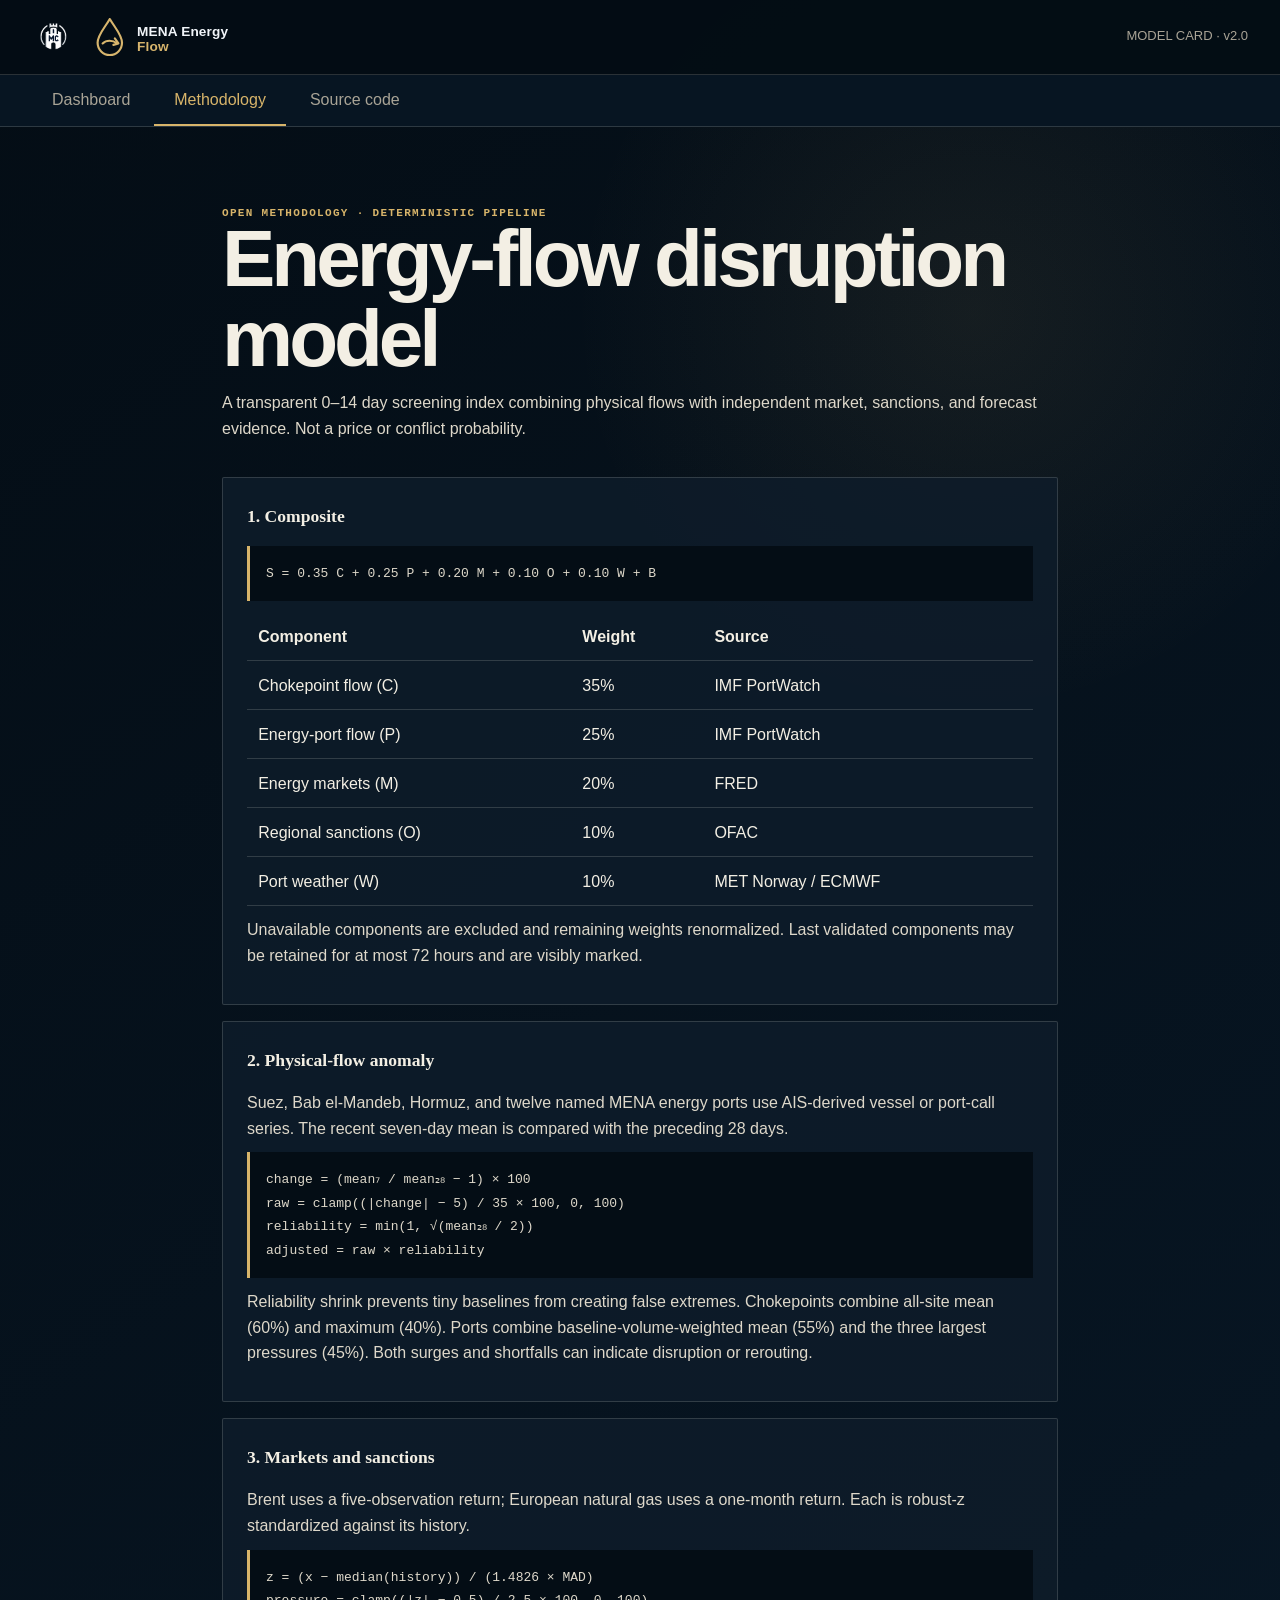
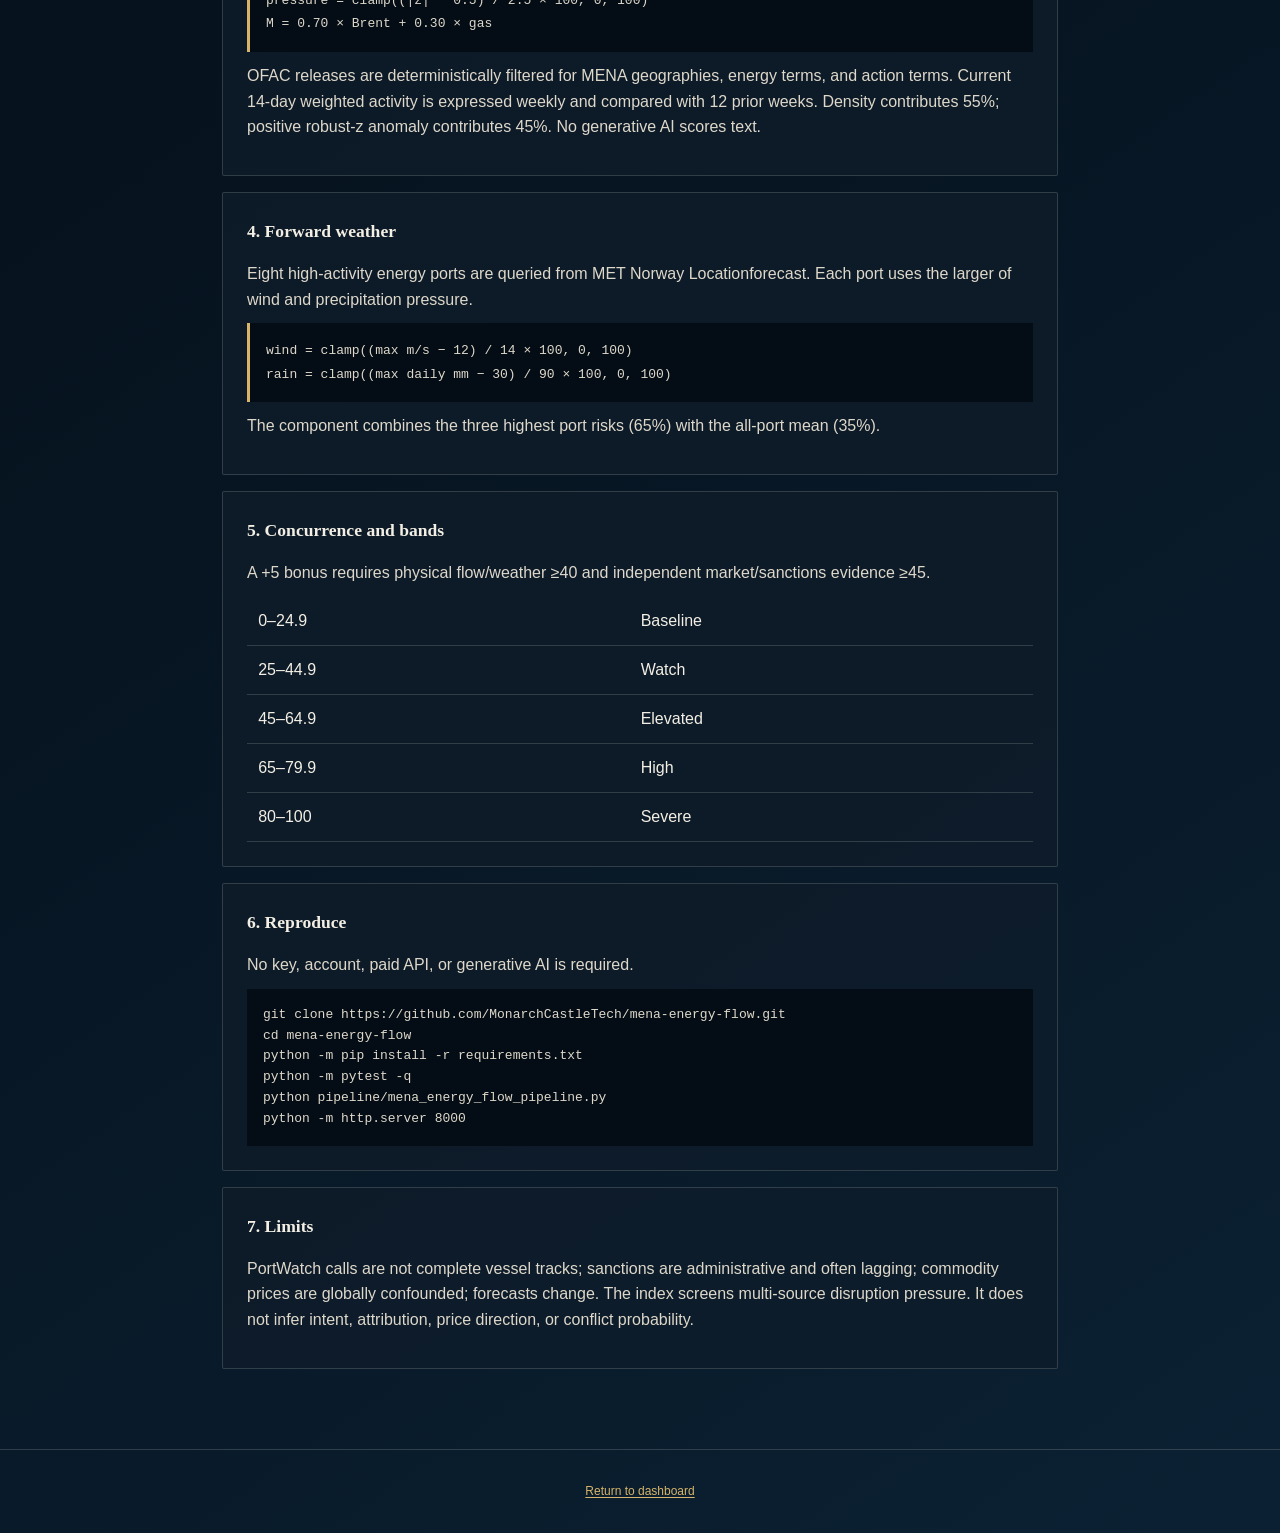
==== methodology/index.html @ cecfe48c "feat: add autonomous MENA energy disruption warning" ====
<!doctype html><html lang="en"><head><meta charset="utf-8"><meta name="viewport" content="width=device-width,initial-scale=1"><title>Methodology — MENA Energy Flow</title><meta name="description" content="Reproducible methodology for MENA energy-flow disruption early warning."><link rel="icon" href="../assets/product-logo.svg" type="image/svg+xml"><link rel="stylesheet" href="../assets/style.css"><style>.method{max-width:900px}.hero{padding:3rem 0 1.5rem}.hero h1{font-size:clamp(2.5rem,7vw,5rem);line-height:1;letter-spacing:-.05em}.hero p:last-child,.method section p{color:var(--text-secondary);margin:.7rem 0}.method section{margin-bottom:1rem}.method h2{font-family:var(--font-serif);margin-bottom:1rem}.formula{background:var(--bg-primary);border-left:3px solid var(--accent);padding:1rem;font:13px/1.8 var(--font-mono);overflow:auto}.method table{width:100%;border-collapse:collapse;min-width:600px}.method td,.method th{padding:.7rem;border-bottom:1px solid var(--border);text-align:left}.method pre{background:var(--bg-primary);padding:1rem;overflow:auto;color:var(--text-secondary)}</style></head><body><header class="header"><a class="header-brand" href="../"><img class="brand-mark" src="../assets/mct-mark.png" alt="Monarch Castle Technologies"><img class="product-logo" src="../assets/product-logo.svg" alt="MENA Energy Flow"></a><div class="header-meta">MODEL CARD · v2.0</div></header><nav class="nav-tabs"><a class="nav-tab" href="../">Dashboard</a><a class="nav-tab active" href="./">Methodology</a><a class="nav-tab" href="https://github.com/MonarchCastleTech/mena-energy-flow">Source code</a></nav><main class="main method"><header class="hero"><p class="kicker">Open methodology · deterministic pipeline</p><h1>Energy-flow disruption model</h1><p>A transparent 0–14 day screening index combining physical flows with independent market, sanctions, and forecast evidence. Not a price or conflict probability.</p></header>
<section class="card"><h2>1. Composite</h2><p class="formula">S = 0.35 C + 0.25 P + 0.20 M + 0.10 O + 0.10 W + B</p><div style="overflow:auto"><table><thead><tr><th>Component</th><th>Weight</th><th>Source</th></tr></thead><tbody><tr><td>Chokepoint flow (C)</td><td>35%</td><td>IMF PortWatch</td></tr><tr><td>Energy-port flow (P)</td><td>25%</td><td>IMF PortWatch</td></tr><tr><td>Energy markets (M)</td><td>20%</td><td>FRED</td></tr><tr><td>Regional sanctions (O)</td><td>10%</td><td>OFAC</td></tr><tr><td>Port weather (W)</td><td>10%</td><td>MET Norway / ECMWF</td></tr></tbody></table></div><p>Unavailable components are excluded and remaining weights renormalized. Last validated components may be retained for at most 72 hours and are visibly marked.</p></section>
<section class="card"><h2>2. Physical-flow anomaly</h2><p>Suez, Bab el-Mandeb, Hormuz, and twelve named MENA energy ports use AIS-derived vessel or port-call series. The recent seven-day mean is compared with the preceding 28 days.</p><p class="formula">change = (mean₇ / mean₂₈ − 1) × 100<br>raw = clamp((|change| − 5) / 35 × 100, 0, 100)<br>reliability = min(1, √(mean₂₈ / 2))<br>adjusted = raw × reliability</p><p>Reliability shrink prevents tiny baselines from creating false extremes. Chokepoints combine all-site mean (60%) and maximum (40%). Ports combine baseline-volume-weighted mean (55%) and the three largest pressures (45%). Both surges and shortfalls can indicate disruption or rerouting.</p></section>
<section class="card"><h2>3. Markets and sanctions</h2><p>Brent uses a five-observation return; European natural gas uses a one-month return. Each is robust-z standardized against its history.</p><p class="formula">z = (x − median(history)) / (1.4826 × MAD)<br>pressure = clamp((|z| − 0.5) / 2.5 × 100, 0, 100)<br>M = 0.70 × Brent + 0.30 × gas</p><p>OFAC releases are deterministically filtered for MENA geographies, energy terms, and action terms. Current 14-day weighted activity is expressed weekly and compared with 12 prior weeks. Density contributes 55%; positive robust-z anomaly contributes 45%. No generative AI scores text.</p></section>
<section class="card"><h2>4. Forward weather</h2><p>Eight high-activity energy ports are queried from MET Norway Locationforecast. Each port uses the larger of wind and precipitation pressure.</p><p class="formula">wind = clamp((max m/s − 12) / 14 × 100, 0, 100)<br>rain = clamp((max daily mm − 30) / 90 × 100, 0, 100)</p><p>The component combines the three highest port risks (65%) with the all-port mean (35%).</p></section>
<section class="card"><h2>5. Concurrence and bands</h2><p>A +5 bonus requires physical flow/weather ≥40 and independent market/sanctions evidence ≥45.</p><div style="overflow:auto"><table><tbody><tr><td>0–24.9</td><td>Baseline</td></tr><tr><td>25–44.9</td><td>Watch</td></tr><tr><td>45–64.9</td><td>Elevated</td></tr><tr><td>65–79.9</td><td>High</td></tr><tr><td>80–100</td><td>Severe</td></tr></tbody></table></div></section>
<section class="card"><h2>6. Reproduce</h2><p>No key, account, paid API, or generative AI is required.</p><pre>git clone https://github.com/MonarchCastleTech/mena-energy-flow.git
cd mena-energy-flow
python -m pip install -r requirements.txt
python -m pytest -q
python pipeline/mena_energy_flow_pipeline.py
python -m http.server 8000</pre></section>
<section class="card"><h2>7. Limits</h2><p>PortWatch calls are not complete vessel tracks; sanctions are administrative and often lagging; commodity prices are globally confounded; forecasts change. The index screens multi-source disruption pressure. It does not infer intent, attribution, price direction, or conflict probability.</p></section></main><footer class="footer"><a href="../">Return to dashboard</a></footer></body></html>
---- assets/style.css ----
:root {
  --bg-primary: #040d15;
  --bg-secondary: #071522;
  --bg-card: #0f1c2a;
  --bg-hover: #15283a;
  --border: rgba(243, 239, 228, 0.16);
  --text-primary: #f3efe4;
  --text-secondary: #ded8ca;
  --text-muted: #a9a496;
  --accent: #d7b46a;
  --accent-hover: #e7c882;
  --danger: #ef4444;
  --warning: #f59e0b;
  --success: #10b981;
  --info: #77b8cf;
  --font-mono: 'JetBrains Mono', 'Fira Code', monospace;
  --font-sans: Inter, 'Helvetica Neue', Arial, ui-sans-serif, system-ui, sans-serif;
  --font-serif: 'Iowan Old Style', 'Palatino Linotype', 'Book Antiqua', Palatino, Georgia, serif;
  --radius: 2px;
  --shadow: 0 2rem 5rem rgba(0, 0, 0, 0.3);
}

*, *::before, *::after { box-sizing: border-box; margin: 0; padding: 0; }

body {
  font-family: var(--font-sans);
  background:
    radial-gradient(circle at 76% 10%, rgba(215, 180, 106, 0.08), transparent 25rem),
    linear-gradient(145deg, var(--bg-primary), #071522 58%, #0b2133);
  color: var(--text-primary);
  line-height: 1.6;
  min-height: 100vh;
}

a { color: var(--accent); text-decoration: none; }
a:hover { color: var(--accent-hover); }
a:focus-visible, button:focus-visible { outline: 3px solid var(--accent-hover); outline-offset: 3px; }

.header {
  background: rgba(4, 13, 21, 0.94);
  border-bottom: 1px solid var(--border);
  padding: 0.8rem 2rem;
  display: flex;
  align-items: center;
  justify-content: space-between;
  position: sticky;
  top: 0;
  z-index: 100;
}

.header-brand {
  display: flex;
  align-items: center;
  gap: 0.75rem;
}

.header-brand h1 {
  font-family: var(--font-serif);
  font-size: 1.35rem;
  font-weight: 600;
  color: var(--text-primary);
}

.brand-mark {
  width: 42px;
  height: 42px;
  object-fit: contain;
  flex: 0 0 auto;
}

.product-logo { width: clamp(180px, 23vw, 260px); height: 48px; object-fit: contain; object-position: left center; }
.visually-hidden { position: absolute; width: 1px; height: 1px; padding: 0; margin: -1px; overflow: hidden; clip: rect(0 0 0 0); white-space: nowrap; border: 0; }

.header-meta {
  display: flex;
  align-items: center;
  gap: 1.5rem;
  font-size: 0.8125rem;
  color: var(--text-muted);
}

.header-meta .live-dot {
  width: 8px;
  height: 8px;
  background: var(--success);
  border-radius: 50%;
  animation: pulse 2s infinite;
}

@keyframes pulse {
  0%, 100% { opacity: 1; }
  50% { opacity: 0.4; }
}

.nav-tabs {
  display: flex;
  gap: 0.25rem;
  background: var(--bg-secondary);
  border-bottom: 1px solid var(--border);
  padding: 0 2rem;
}

.nav-tab {
  padding: 0.75rem 1.25rem;
  font-size: 0.875rem;
  color: var(--text-muted);
  border-bottom: 2px solid transparent;
  cursor: pointer;
  border-top: 0;
  border-left: 0;
  border-right: 0;
  background: transparent;
  font: inherit;
  transition: all 0.2s;
}

.nav-tab:hover { color: var(--text-primary); }
.nav-tab.active { color: var(--accent); border-bottom-color: var(--accent); }

.main { padding: 2rem; max-width: 1600px; margin: 0 auto; overflow-x: hidden; }

.grid { display: grid; gap: 1.5rem; }
.grid-2 { grid-template-columns: repeat(2, 1fr); }
.grid-3 { grid-template-columns: repeat(3, 1fr); }
.grid-4 { grid-template-columns: repeat(4, 1fr); }
.grid-map { grid-template-columns: 1fr 380px; align-items: start; min-width: 0; }
.grid-map > div:first-child { min-width: 0; overflow: hidden; }

@media (max-width: 1024px) {
  .grid-2, .grid-3, .grid-4 { grid-template-columns: 1fr; }
  .grid-map { grid-template-columns: 1fr; }
}

.card {
  background: rgba(15, 28, 42, 0.86);
  border: 1px solid var(--border);
  border-radius: var(--radius);
  padding: 1.5rem;
  overflow-x: auto;
}

.card-header {
  display: flex;
  align-items: center;
  justify-content: space-between;
  margin-bottom: 1rem;
}

.card-title {
  font-family: var(--font-serif);
  font-size: 0.9375rem;
  font-weight: 600;
  color: var(--text-primary);
}

.card-subtitle {
  font-size: 0.75rem;
  color: var(--text-muted);
  margin-top: 0.25rem;
}

.stat-grid {
  display: grid;
  grid-template-columns: repeat(4, 1fr);
  gap: 1rem;
  margin-bottom: 2rem;
}

@media (max-width: 768px) { .stat-grid { grid-template-columns: repeat(2, 1fr); } }

.stat-card {
  background: linear-gradient(145deg, rgba(15, 28, 42, 0.96), rgba(7, 21, 34, 0.9));
  border: 1px solid var(--border);
  border-radius: var(--radius);
  padding: 1.25rem;
}

.stat-value {
  font-size: 2rem;
  font-weight: 700;
  color: var(--accent-hover);
  font-family: var(--font-mono);
}

.stat-label {
  font-size: 0.75rem;
  color: var(--text-muted);
  margin-top: 0.25rem;
}

.stat-delta {
  font-size: 0.75rem;
  margin-top: 0.5rem;
  font-family: var(--font-mono);
}

.stat-delta.up { color: var(--success); }
.stat-delta.down { color: var(--danger); }
.stat-delta.neutral { color: var(--text-muted); }

.badge {
  display: inline-flex;
  align-items: center;
  gap: 0.375rem;
  padding: 0.25rem 0.625rem;
  font-size: 0.6875rem;
  font-weight: 600;
  border-radius: 999px;
  text-transform: uppercase;
  letter-spacing: 0.05em;
}

.badge-danger { background: rgba(239,68,68,0.15); color: var(--danger); }
.badge-warning { background: rgba(245,158,11,0.15); color: var(--warning); }
.badge-success { background: rgba(16,185,129,0.15); color: var(--success); }
.badge-info { background: rgba(6,182,212,0.15); color: var(--info); }

.map-container {
  background: var(--bg-primary);
  border: 1px solid var(--border);
  border-radius: var(--radius);
  height: 500px;
  position: relative;
  overflow: hidden;
  width: 100%;
}

.map-container svg { width: 100%; height: 100%; }

.sidebar {
  display: flex;
  flex-direction: column;
  gap: 1rem;
  min-width: 0;
}

.list-item {
  display: flex;
  align-items: center;
  justify-content: space-between;
  padding: 0.75rem 0;
  border-bottom: 1px solid var(--border);
}

.list-item:last-child { border-bottom: none; }

.list-item-title { font-size: 0.875rem; font-weight: 500; overflow: hidden; text-overflow: ellipsis; white-space: nowrap; max-width: 220px; }
.list-item-meta { font-size: 0.75rem; color: var(--text-muted); }

.data-table {
  width: 100%;
  border-collapse: collapse;
  font-size: 0.8125rem;
  table-layout: fixed;
}

.data-table th {
  text-align: left;
  padding: 0.625rem 0.75rem;
  color: var(--text-muted);
  font-weight: 600;
  font-size: 0.6875rem;
  text-transform: uppercase;
  letter-spacing: 0.05em;
  border-bottom: 1px solid var(--border);
}

.data-table td {
  padding: 0.625rem 0.75rem;
  border-bottom: 1px solid rgba(45,55,72,0.5);
  font-family: var(--font-mono);
  font-size: 0.75rem;
  max-width: 180px;
  overflow: hidden;
  text-overflow: ellipsis;
  white-space: nowrap;
}

.data-table tr:hover td { background: var(--bg-hover); }

.score-bar {
  height: 6px;
  background: var(--bg-primary);
  border-radius: 3px;
  overflow: hidden;
  flex: 1;
  min-width: 80px;
}

.score-bar-fill {
  height: 100%;
  border-radius: 3px;
  transition: width 0.5s ease;
}

.score-high { background: var(--danger); }
.score-medium { background: var(--warning); }
.score-low { background: var(--success); }

.chart-container {
  height: 250px;
  position: relative;
}

.chart-container svg { width: 100%; height: 100%; }
.chart-empty { display: grid; height: 100%; place-items: center; color: var(--text-muted); font-family: var(--font-mono); font-size: 0.75rem; }

.footer {
  text-align: center;
  padding: 2rem;
  color: var(--text-muted);
  font-size: 0.75rem;
  border-top: 1px solid var(--border);
  margin-top: 2rem;
}

.footer p:first-child { color: var(--text-secondary); font-family: var(--font-serif); font-size: 0.9rem; }
.footer a { text-decoration: underline; text-underline-offset: 0.2em; }

.tag-source {
  font-size: 0.625rem;
  color: var(--text-muted);
  font-family: var(--font-mono);
  background: var(--bg-primary);
  padding: 0.125rem 0.375rem;
  border-radius: 3px;
}

.btn {
  display: inline-flex;
  align-items: center;
  gap: 0.5rem;
  padding: 0.5rem 1rem;
  font-size: 0.8125rem;
  font-weight: 500;
  border-radius: 6px;
  border: 1px solid var(--border);
  background: var(--bg-card);
  color: var(--text-primary);
  cursor: pointer;
  transition: all 0.2s;
}

.btn:hover { background: var(--bg-hover); border-color: var(--accent); }
.btn-primary { background: var(--accent); border-color: var(--accent); color: white; }
.btn-primary:hover { background: var(--accent-hover); }

.alert {
  padding: 0.75rem 1rem;
  border-radius: 6px;
  font-size: 0.8125rem;
  margin-bottom: 1rem;
  border-left: 3px solid;
}

.alert-info { background: rgba(6,182,212,0.1); border-color: var(--info); }
.alert-warning { background: rgba(245,158,11,0.1); border-color: var(--warning); }
.alert-danger { background: rgba(239,68,68,0.1); border-color: var(--danger); }

.axis text { fill: var(--text-muted); font-size: 10px; }
.axis path, .axis line { stroke: var(--border); }

.tooltip {
  position: absolute;
  background: var(--bg-secondary);
  border: 1px solid var(--border);
  border-radius: 6px;
  padding: 0.75rem;
  font-size: 0.75rem;
  pointer-events: none;
  z-index: 1000;
  box-shadow: var(--shadow);
  max-width: 250px;
}

.skip-link { position: fixed; left: 1rem; top: -5rem; z-index: 1001; padding: 0.75rem 1rem; color: var(--bg-primary); background: var(--accent-hover); }
.skip-link:focus { top: 1rem; }

@media (max-width: 720px) {
  .header { position: static; padding: 0.8rem 1rem; align-items: flex-start; }
  .product-logo { width: clamp(150px, 48vw, 220px); height: 42px; }
  .header-meta { gap: 0.6rem; flex-wrap: wrap; justify-content: flex-end; }
  .header-meta span:nth-of-type(2) { display: none; }
  .nav-tabs { padding: 0 0.5rem; overflow-x: auto; }
  .nav-tab { padding: 0.7rem 0.9rem; white-space: nowrap; }
  .main { padding: 1rem; }
  .card { padding: 1rem; }
}

body{overflow-x:hidden}.warning-card>*{min-width:0}.title-row h1{overflow-wrap:anywhere}

@media (prefers-reduced-motion: reduce) {
  *, *::before, *::after { scroll-behavior: auto !important; animation-duration: 0.01ms !important; animation-iteration-count: 1 !important; transition-duration: 0.01ms !important; }
}

body{--signal:#10b981}body[data-status=watch]{--signal:#f59e0b}body[data-status=elevated],body[data-status=high]{--signal:#f07842}body[data-status=severe]{--signal:#ef4444}.warning-card{display:grid;grid-template-columns:220px 1fr;gap:2rem;align-items:center;background:var(--bg-card);border:1px solid var(--border);padding:2rem}.score-ring{--score:0deg;width:175px;height:175px;border-radius:50%;background:conic-gradient(var(--signal) var(--score),#1b3040 0);display:grid;place-content:center;text-align:center;position:relative}.score-ring:before{content:"";position:absolute;inset:10px;border-radius:50%;background:var(--bg-card)}.score-ring>*{position:relative}.score-ring strong{font:700 2.7rem var(--font-mono)}.score-ring span,.score-ring small{font:10px var(--font-mono);color:var(--text-muted)}.score-ring small{margin-top:1.2rem}.kicker{font:600 11px var(--font-mono);color:var(--accent);text-transform:uppercase;letter-spacing:.12em}.title-row{display:flex;align-items:center;gap:1rem;flex-wrap:wrap}.title-row h1{font-size:clamp(2rem,4vw,3.8rem);line-height:1.1}.title-row span{border:1px solid var(--signal);color:var(--signal);padding:.3rem .5rem;font:600 11px var(--font-mono)}.headline{font-size:1.1rem;margin-top:1.2rem}.explain{color:var(--text-muted);max-width:850px}.warning-meta{margin-top:1.2rem;color:var(--text-muted);font-size:.75rem}.warning-meta b{color:var(--text-primary);font-family:var(--font-mono)}.components{display:grid;grid-template-columns:repeat(5,1fr);gap:.8rem;margin:1rem 0}.components article{background:var(--bg-card);border:1px solid var(--border);padding:1rem}.components article>div{display:flex;justify-content:space-between;color:var(--text-muted);font-size:.72rem}.components article>div b{color:var(--accent)}.components strong{display:block;font:700 1.7rem var(--font-mono);margin:.7rem 0}.components i,.flow i{height:4px;background:#050d14;display:block}.components em,.flow em{height:100%;display:block;background:var(--signal)}.components small{color:var(--text-muted)}.grid{grid-template-columns:1fr 1fr;margin-bottom:1rem}.card h2{font-family:var(--font-serif);font-size:1.1rem}.sub{color:var(--text-muted);font-size:.7rem;margin-bottom:.8rem}.flow,.weather{padding:.7rem;background:var(--bg-hover);margin:.4rem 0}.flow>div,.weather{display:flex;justify-content:space-between;gap:.7rem}.flow span,.weather span{color:var(--accent);font:11px var(--font-mono)}.flow p{font-size:.68rem;color:var(--text-muted)}.market-grid{display:grid;grid-template-columns:1fr 1fr;gap:.6rem}.market-grid a{display:grid;gap:.4rem;background:var(--bg-hover);padding:1rem;color:inherit}.market-grid strong{font:700 1.5rem var(--font-mono)}.market-grid span,.market-grid em{font:10px var(--font-mono)}.market-grid em,.weather em{color:var(--accent);font-style:normal}.signal{display:block;background:var(--bg-hover);padding:.7rem;margin:.4rem 0;color:inherit}.signal span,.signal small{display:block;color:var(--text-muted);font-size:.65rem}.signal b{display:block;font-size:.75rem;margin:.25rem 0}#history{white-space:pre-line;color:var(--text-muted);font:11px/2 var(--font-mono)}.source-head{display:flex;justify-content:space-between}.source-grid{display:grid;grid-template-columns:repeat(4,1fr);gap:.6rem;margin-top:1rem}.source-grid a{background:var(--bg-hover);padding:.8rem;color:inherit}.source-grid b,.source-grid span{display:block}.source-grid span{font-size:.65rem;color:var(--text-muted)}@media(max-width:900px){.components{grid-template-columns:repeat(2,1fr)}.grid{grid-template-columns:1fr}.source-grid{grid-template-columns:repeat(2,1fr)}}@media(max-width:620px){.warning-card{grid-template-columns:1fr;text-align:center}.score-ring{margin:auto}.title-row{justify-content:center}.components{grid-template-columns:1fr}.market-grid,.source-grid{grid-template-columns:1fr}}
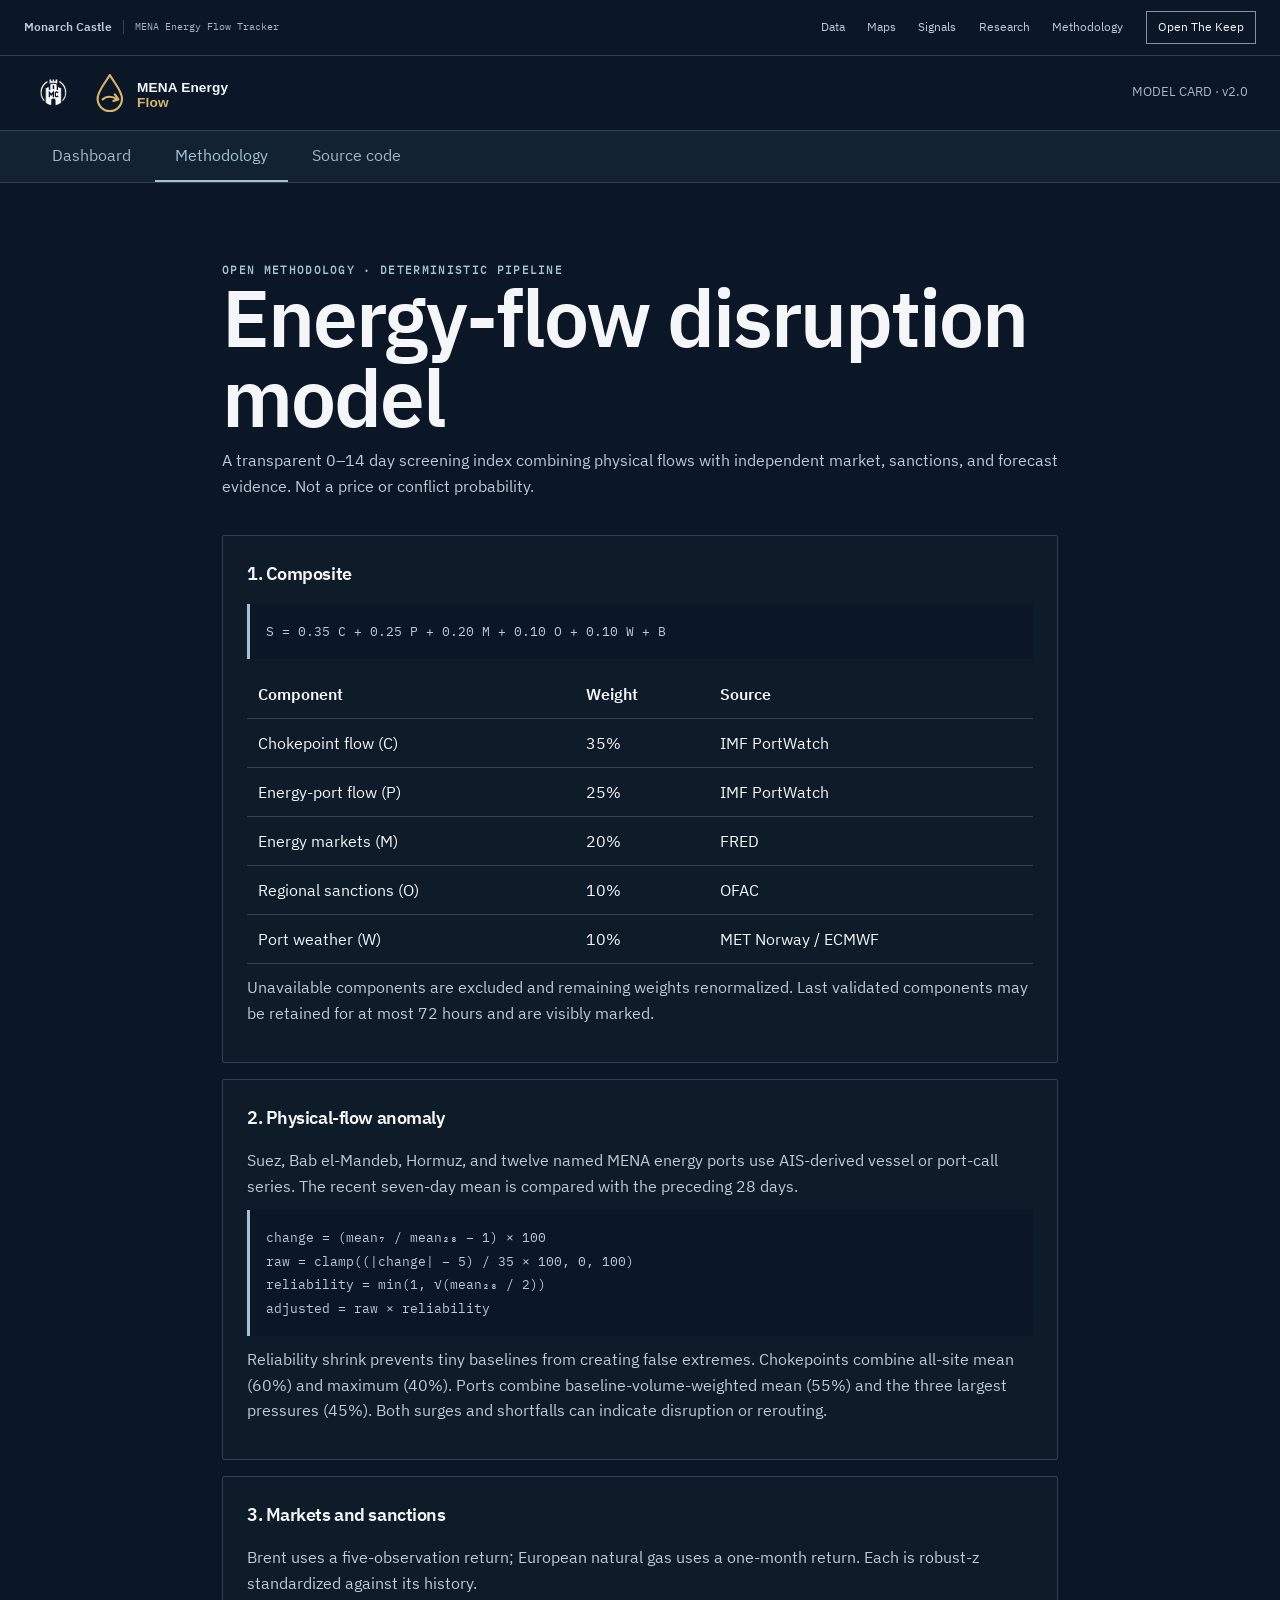
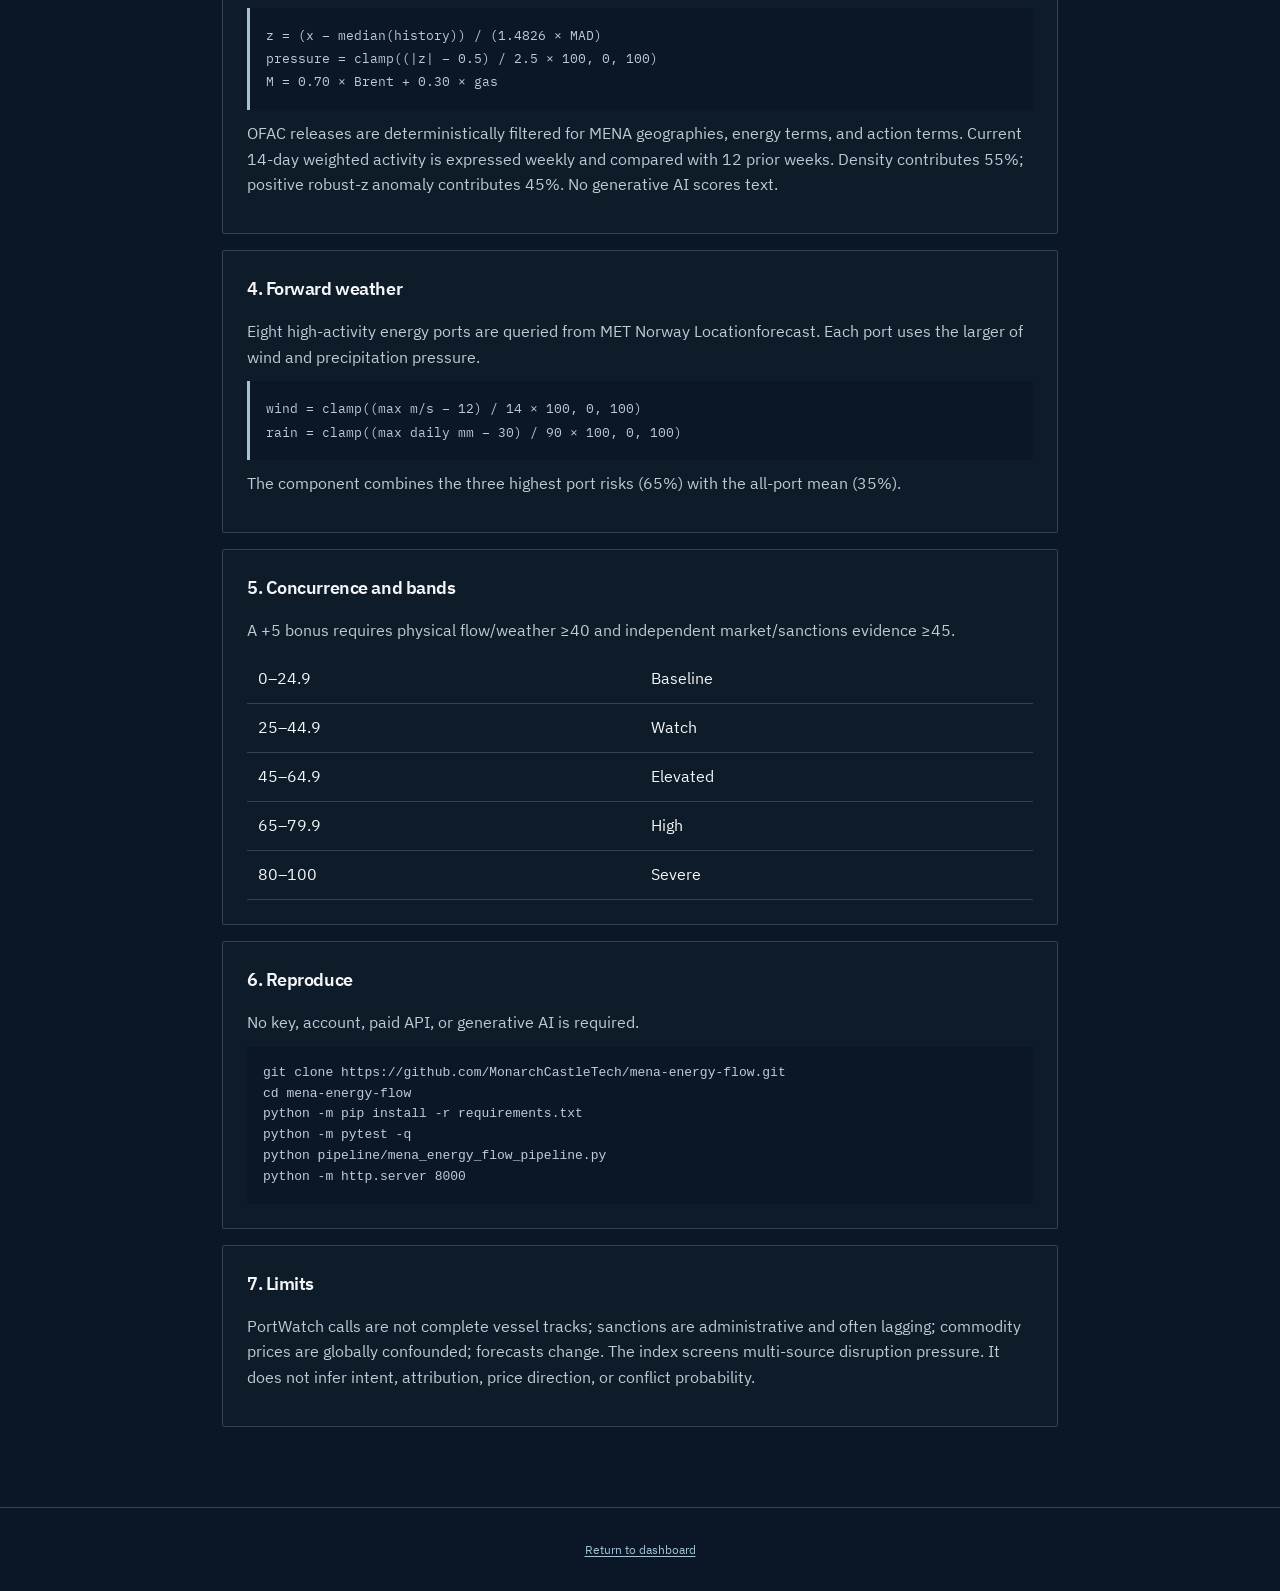
==== commit f2a9476c: "Adopt Monarch Castle public design 2026.10" ====
--- a/methodology/index.html
+++ b/methodology/index.html
@@ -1,4 +1,6 @@
-<!doctype html><html lang="en"><head><meta charset="utf-8"><meta name="viewport" content="width=device-width,initial-scale=1"><title>Methodology — MENA Energy Flow</title><meta name="description" content="Reproducible methodology for MENA energy-flow disruption early warning."><link rel="icon" href="../assets/product-logo.svg" type="image/svg+xml"><link rel="stylesheet" href="../assets/style.css"><style>.method{max-width:900px}.hero{padding:3rem 0 1.5rem}.hero h1{font-size:clamp(2.5rem,7vw,5rem);line-height:1;letter-spacing:-.05em}.hero p:last-child,.method section p{color:var(--text-secondary);margin:.7rem 0}.method section{margin-bottom:1rem}.method h2{font-family:var(--font-serif);margin-bottom:1rem}.formula{background:var(--bg-primary);border-left:3px solid var(--accent);padding:1rem;font:13px/1.8 var(--font-mono);overflow:auto}.method table{width:100%;border-collapse:collapse;min-width:600px}.method td,.method th{padding:.7rem;border-bottom:1px solid var(--border);text-align:left}.method pre{background:var(--bg-primary);padding:1rem;overflow:auto;color:var(--text-secondary)}</style></head><body><header class="header"><a class="header-brand" href="../"><img class="brand-mark" src="../assets/mct-mark.png" alt="Monarch Castle Technologies"><img class="product-logo" src="../assets/product-logo.svg" alt="MENA Energy Flow"></a><div class="header-meta">MODEL CARD · v2.0</div></header><nav class="nav-tabs"><a class="nav-tab" href="../">Dashboard</a><a class="nav-tab active" href="./">Methodology</a><a class="nav-tab" href="https://github.com/MonarchCastleTech/mena-energy-flow">Source code</a></nav><main class="main method"><header class="hero"><p class="kicker">Open methodology · deterministic pipeline</p><h1>Energy-flow disruption model</h1><p>A transparent 0–14 day screening index combining physical flows with independent market, sanctions, and forecast evidence. Not a price or conflict probability.</p></header>
+<!doctype html><html lang="en"><head><meta charset="utf-8"><meta name="viewport" content="width=device-width,initial-scale=1"><title>Methodology — MENA Energy Flow</title><meta name="description" content="Reproducible methodology for MENA energy-flow disruption early warning."><link rel="icon" href="../assets/product-logo.svg" type="image/svg+xml"><link rel="stylesheet" href="../assets/style.css"><style>.method{max-width:900px}.hero{padding:3rem 0 1.5rem}.hero h1{font-size:clamp(2.5rem,7vw,5rem);line-height:1;letter-spacing:-.05em}.hero p:last-child,.method section p{color:var(--text-secondary);margin:.7rem 0}.method section{margin-bottom:1rem}.method h2{font-family:var(--font-serif);margin-bottom:1rem}.formula{background:var(--bg-primary);border-left:3px solid var(--accent);padding:1rem;font:13px/1.8 var(--font-mono);overflow:auto}.method table{width:100%;border-collapse:collapse;min-width:600px}.method td,.method th{padding:.7rem;border-bottom:1px solid var(--border);text-align:left}.method pre{background:var(--bg-primary);padding:1rem;overflow:auto;color:var(--text-secondary)}</style><link rel="stylesheet" href="../assets/monarch/design.css">
+</head><body class="monarch-product" data-monarch-product="mena-energy-flow">
+<header class="monarch-shell"><a class="monarch-shell-brand" href="https://monarchcastle.com/">Monarch Castle<span class="monarch-shell-product">MENA Energy Flow Tracker</span></a><nav aria-label="Monarch Castle collection"><a href="https://monarchcastle.com/datasets/">Data</a><a href="https://monarchcastle.com/products/">Maps</a><a href="https://monarchcastle.com/insights/">Signals</a><a href="https://monarchcastle.com/developers/">Research</a><a href="https://monarchcastle.com/methodology/">Methodology</a><a class="monarch-shell-keep" href="https://monarchcastle.com/platform/">Open The Keep</a></nav><details><summary>Collection</summary><nav aria-label="Monarch Castle collection"><a href="https://monarchcastle.com/datasets/">Data</a><a href="https://monarchcastle.com/products/">Maps</a><a href="https://monarchcastle.com/insights/">Signals</a><a href="https://monarchcastle.com/developers/">Research</a><a href="https://monarchcastle.com/methodology/">Methodology</a><a class="monarch-shell-keep" href="https://monarchcastle.com/platform/">Open The Keep</a></nav></details></header><header class="header"><a class="header-brand" href="../"><img class="brand-mark" src="../assets/mct-mark.png" alt="Monarch Castle Technologies"><img class="product-logo" src="../assets/product-logo.svg" alt="MENA Energy Flow"></a><div class="header-meta">MODEL CARD · v2.0</div></header><nav class="nav-tabs"><a class="nav-tab" href="../">Dashboard</a><a class="nav-tab active" href="./">Methodology</a><a class="nav-tab" href="https://github.com/MonarchCastleTech/mena-energy-flow">Source code</a></nav><main class="main method"><header class="hero"><p class="kicker">Open methodology · deterministic pipeline</p><h1>Energy-flow disruption model</h1><p>A transparent 0–14 day screening index combining physical flows with independent market, sanctions, and forecast evidence. Not a price or conflict probability.</p></header>
 <section class="card"><h2>1. Composite</h2><p class="formula">S = 0.35 C + 0.25 P + 0.20 M + 0.10 O + 0.10 W + B</p><div style="overflow:auto"><table><thead><tr><th>Component</th><th>Weight</th><th>Source</th></tr></thead><tbody><tr><td>Chokepoint flow (C)</td><td>35%</td><td>IMF PortWatch</td></tr><tr><td>Energy-port flow (P)</td><td>25%</td><td>IMF PortWatch</td></tr><tr><td>Energy markets (M)</td><td>20%</td><td>FRED</td></tr><tr><td>Regional sanctions (O)</td><td>10%</td><td>OFAC</td></tr><tr><td>Port weather (W)</td><td>10%</td><td>MET Norway / ECMWF</td></tr></tbody></table></div><p>Unavailable components are excluded and remaining weights renormalized. Last validated components may be retained for at most 72 hours and are visibly marked.</p></section>
 <section class="card"><h2>2. Physical-flow anomaly</h2><p>Suez, Bab el-Mandeb, Hormuz, and twelve named MENA energy ports use AIS-derived vessel or port-call series. The recent seven-day mean is compared with the preceding 28 days.</p><p class="formula">change = (mean₇ / mean₂₈ − 1) × 100<br>raw = clamp((|change| − 5) / 35 × 100, 0, 100)<br>reliability = min(1, √(mean₂₈ / 2))<br>adjusted = raw × reliability</p><p>Reliability shrink prevents tiny baselines from creating false extremes. Chokepoints combine all-site mean (60%) and maximum (40%). Ports combine baseline-volume-weighted mean (55%) and the three largest pressures (45%). Both surges and shortfalls can indicate disruption or rerouting.</p></section>
 <section class="card"><h2>3. Markets and sanctions</h2><p>Brent uses a five-observation return; European natural gas uses a one-month return. Each is robust-z standardized against its history.</p><p class="formula">z = (x − median(history)) / (1.4826 × MAD)<br>pressure = clamp((|z| − 0.5) / 2.5 × 100, 0, 100)<br>M = 0.70 × Brent + 0.30 × gas</p><p>OFAC releases are deterministically filtered for MENA geographies, energy terms, and action terms. Current 14-day weighted activity is expressed weekly and compared with 12 prior weeks. Density contributes 55%; positive robust-z anomaly contributes 45%. No generative AI scores text.</p></section>
--- a/assets/monarch/design.css
+++ b/assets/monarch/design.css
@@ -0,0 +1,38 @@
+/* Monarch Castle public product design, version 2026.10. Source: main site. */
+@font-face{font-family:"IBM Plex Sans";src:url("./fonts/IBMPlexSans-Regular.woff2") format("woff2");font-weight:400;font-display:swap}
+@font-face{font-family:"IBM Plex Sans";src:url("./fonts/IBMPlexSans-SemiBold.woff2") format("woff2");font-weight:600 800;font-display:swap}
+@font-face{font-family:"IBM Plex Mono";src:url("./fonts/IBMPlexMono-Regular.woff2") format("woff2");font-weight:400;font-display:swap}
+:root{--monarch-shell-height:3.5rem;--monarch-navy:#0B1726;--monarch-paper:#F4F6F8;--monarch-steel:#315E7C;--monarch-bronze:#9B8357}
+body.monarch-product{
+ --bg:#0B1726;--bg-primary:#0B1726;--bg-secondary:#122232;--bg-panel:#122232;--bg-panel-soft:#162A3B;--bg-card:#122232;--bg-hover:#1D3345;--bg-map:#0B1726;--ocean:#0B1726;--bg-deep:#080F18;--panel:#122232;--panel-2:#162A3B;--panel-soft:#162A3B;--panel-raised:#162A3B;--card:#122232;--elev:#122232;
+ --border:#314252;--border-2:#4D6376;--border-soft:#243746;--border-strong:#4D6376;--line:#314252;
+ --text:#F4F6F8;--text-primary:#F4F6F8;--text-secondary:#BECBD5;--text-2:#A8B6C4;--text-3:#8498AA;--text-muted:#A8B6C4;--text-faint:#8498AA;--muted:#A8B6C4;--faint:#8498AA;
+ --accent:#A2C4D5;--accent-hover:#D6E4ED;--accent-soft:rgba(162,196,213,.12);--signal:#A2C4D5;--signal-strong:#D6E4ED;
+ --sans:"IBM Plex Sans",Arial,sans-serif;--serif:var(--sans);--mono:"IBM Plex Mono",monospace;--font-sans:var(--sans);--font-serif:var(--sans);--font-heading:var(--sans);--font-body:var(--sans);--font-mono:var(--mono);
+ font-family:var(--sans);background:var(--bg);font-variant-numeric:tabular-nums;
+}
+.monarch-product h1,.monarch-product h2,.monarch-product h3,.monarch-product h4{font-family:"IBM Plex Sans",Arial,sans-serif!important;letter-spacing:-.025em}
+.monarch-product .topbar,.monarch-product .header,.monarch-product .site-nav{background:#0B1726;border-color:#314252}
+.monarch-product :focus-visible{outline:3px solid #B99558;outline-offset:3px}
+.monarch-shell{box-sizing:border-box!important;height:var(--monarch-shell-height)!important;min-height:var(--monarch-shell-height)!important;width:100%!important;display:flex!important;align-items:center!important;justify-content:space-between!important;gap:1.5rem!important;padding:0 1.5rem!important;background:#0B1726!important;border:0!important;border-bottom:1px solid #314252!important;color:#F4F6F8!important;position:relative;z-index:150;font:400 12px/1.4 "IBM Plex Sans",Arial,sans-serif!important;flex-shrink:0}
+.monarch-shell *{box-sizing:border-box}
+.monarch-shell-brand{display:flex!important;align-items:center!important;gap:.7rem!important;color:#F4F6F8!important;text-decoration:none!important;white-space:nowrap!important;font-weight:600!important;font-size:13px!important}
+.monarch-shell-product{font:400 10px/1.4 "IBM Plex Mono",monospace!important;letter-spacing:0!important;text-transform:none!important;color:#A8B6C4!important;border-left:1px solid #314252!important;padding-left:.7rem!important;max-width:21rem;overflow:hidden;text-overflow:ellipsis}
+.monarch-shell nav{display:flex!important;align-items:center!important;gap:1.4rem!important;position:static!important;width:auto!important;background:transparent!important;margin:0!important;padding:0!important;border:0!important}
+.monarch-shell a{color:#BECBD5!important;text-decoration:none!important;white-space:nowrap!important;font-size:12px!important;line-height:1.4!important;letter-spacing:0!important;text-transform:none!important}
+.monarch-shell a:hover{text-decoration:underline!important;color:#FFF!important}
+.monarch-shell .monarch-shell-keep{padding:.45rem .7rem!important;border:1px solid #8293A3!important;color:#F4F6F8!important}
+.monarch-shell details{display:none;position:relative}
+.monarch-shell summary{cursor:pointer;padding:.5rem;font-size:12px}
+.monarch-product-surface{position:relative;transform:translateZ(0);height:calc(100dvh - var(--monarch-shell-height));min-height:0;overflow:hidden}
+.monarch-product-surface #root,.monarch-product-surface .esg-app{height:100%;min-height:0}
+.monarch-product-surface .min-h-screen{min-height:100%!important}
+.monarch-product-surface .h-screen,.monarch-product-surface .h-dvh{height:100%!important}
+body[data-monarch-product="nuclear-energy-intelligence"] .site-nav{top:var(--monarch-shell-height)}
+body[data-monarch-product="georisk"]>.monarch-shell{position:fixed;top:0}
+body[data-monarch-product="georisk"] .shell-topbar{top:var(--monarch-shell-height)}
+body[data-monarch-product="georisk"] .shell-sidebar{top:calc(4rem + var(--monarch-shell-height));height:calc(100dvh - 4rem - var(--monarch-shell-height))}
+body[data-monarch-product="georisk"] main.min-h-screen{padding-top:calc(4rem + var(--monarch-shell-height))}
+@media(max-width:900px){.monarch-shell-product{max-width:14rem}.monarch-shell>nav{display:none!important}.monarch-shell details{display:block}.monarch-shell details[open]>nav{position:absolute!important;right:0!important;top:2.3rem!important;display:flex!important;flex-direction:column!important;align-items:stretch!important;gap:1rem!important;width:12rem!important;padding:1.25rem!important;background:#0B1726!important;border:1px solid #314252!important;z-index:200}}
+@media(max-width:480px){.monarch-shell{padding:0 1rem!important;gap:.5rem!important}.monarch-shell-product{display:none}.monarch-shell-brand{font-size:12px!important}}
+@media(prefers-reduced-motion:reduce){.monarch-product *,.monarch-product *::before,.monarch-product *::after{animation:none!important;transition:none!important;scroll-behavior:auto!important}}
